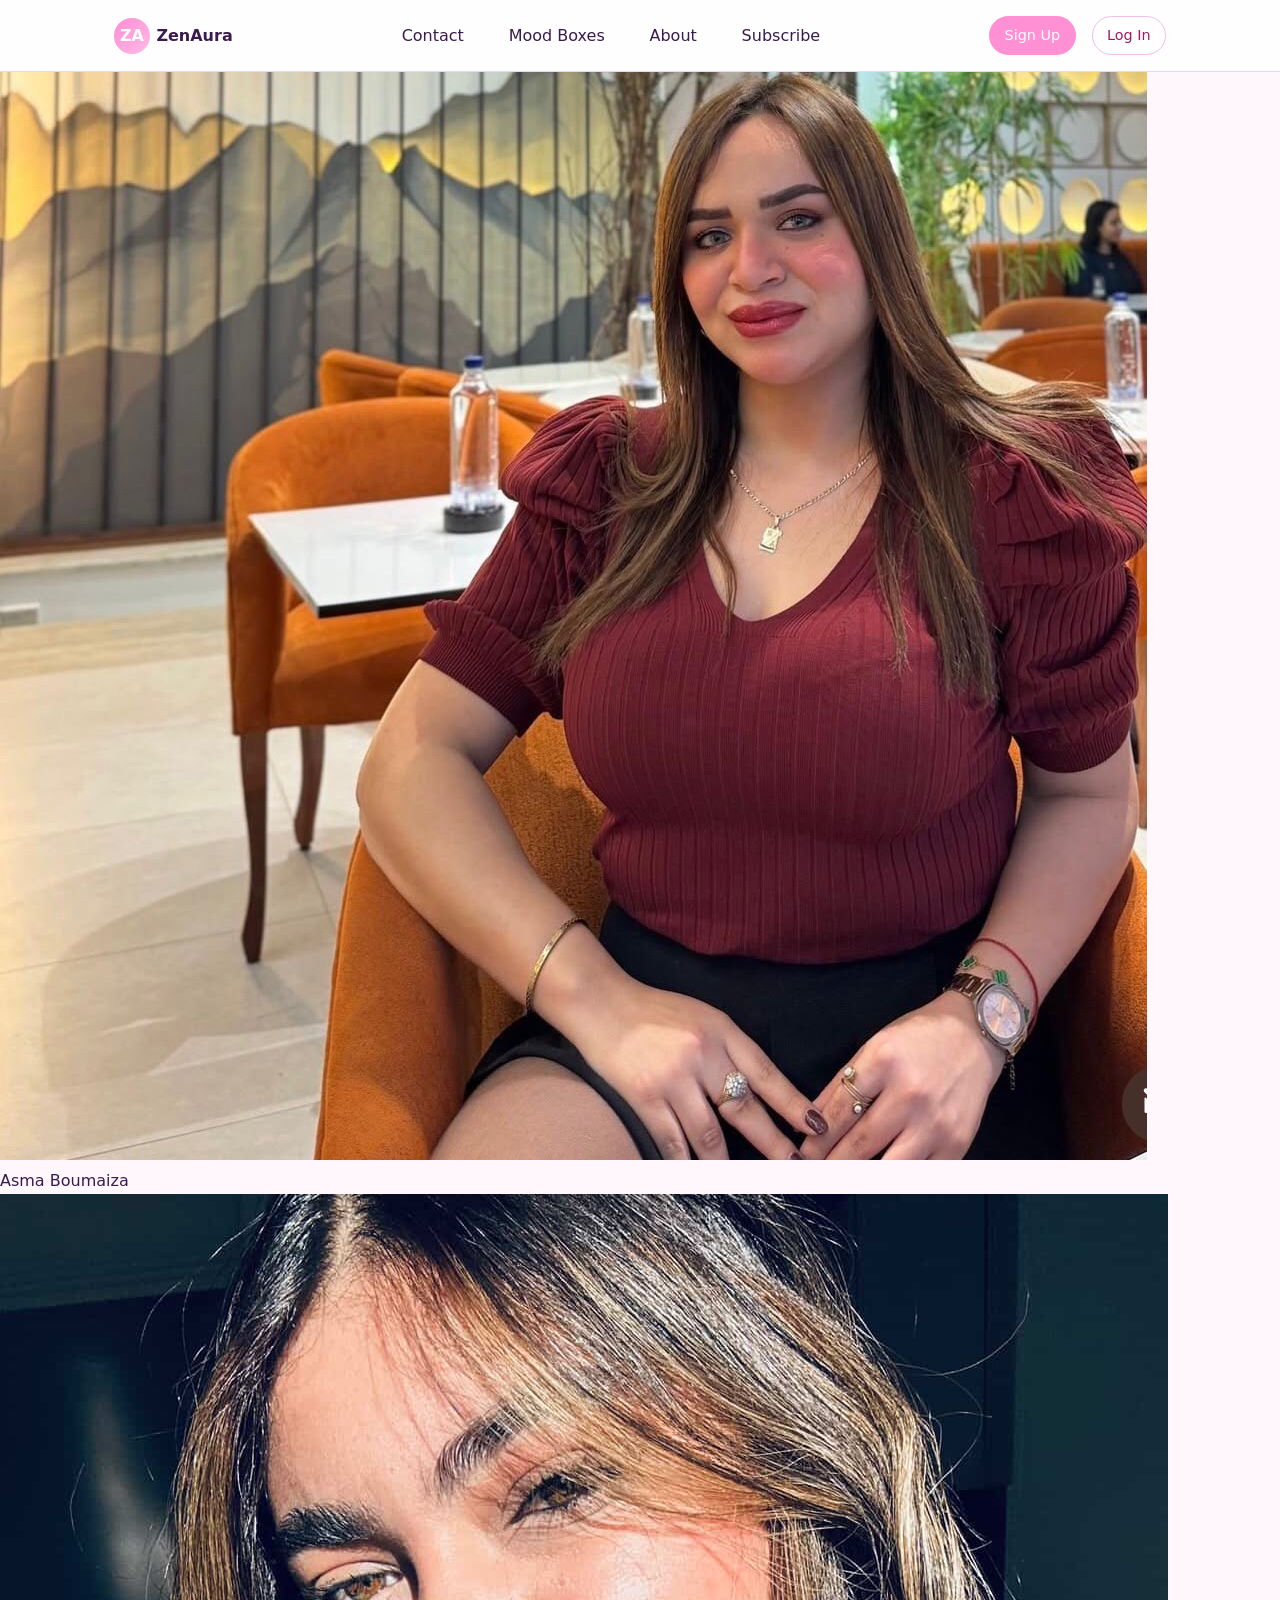
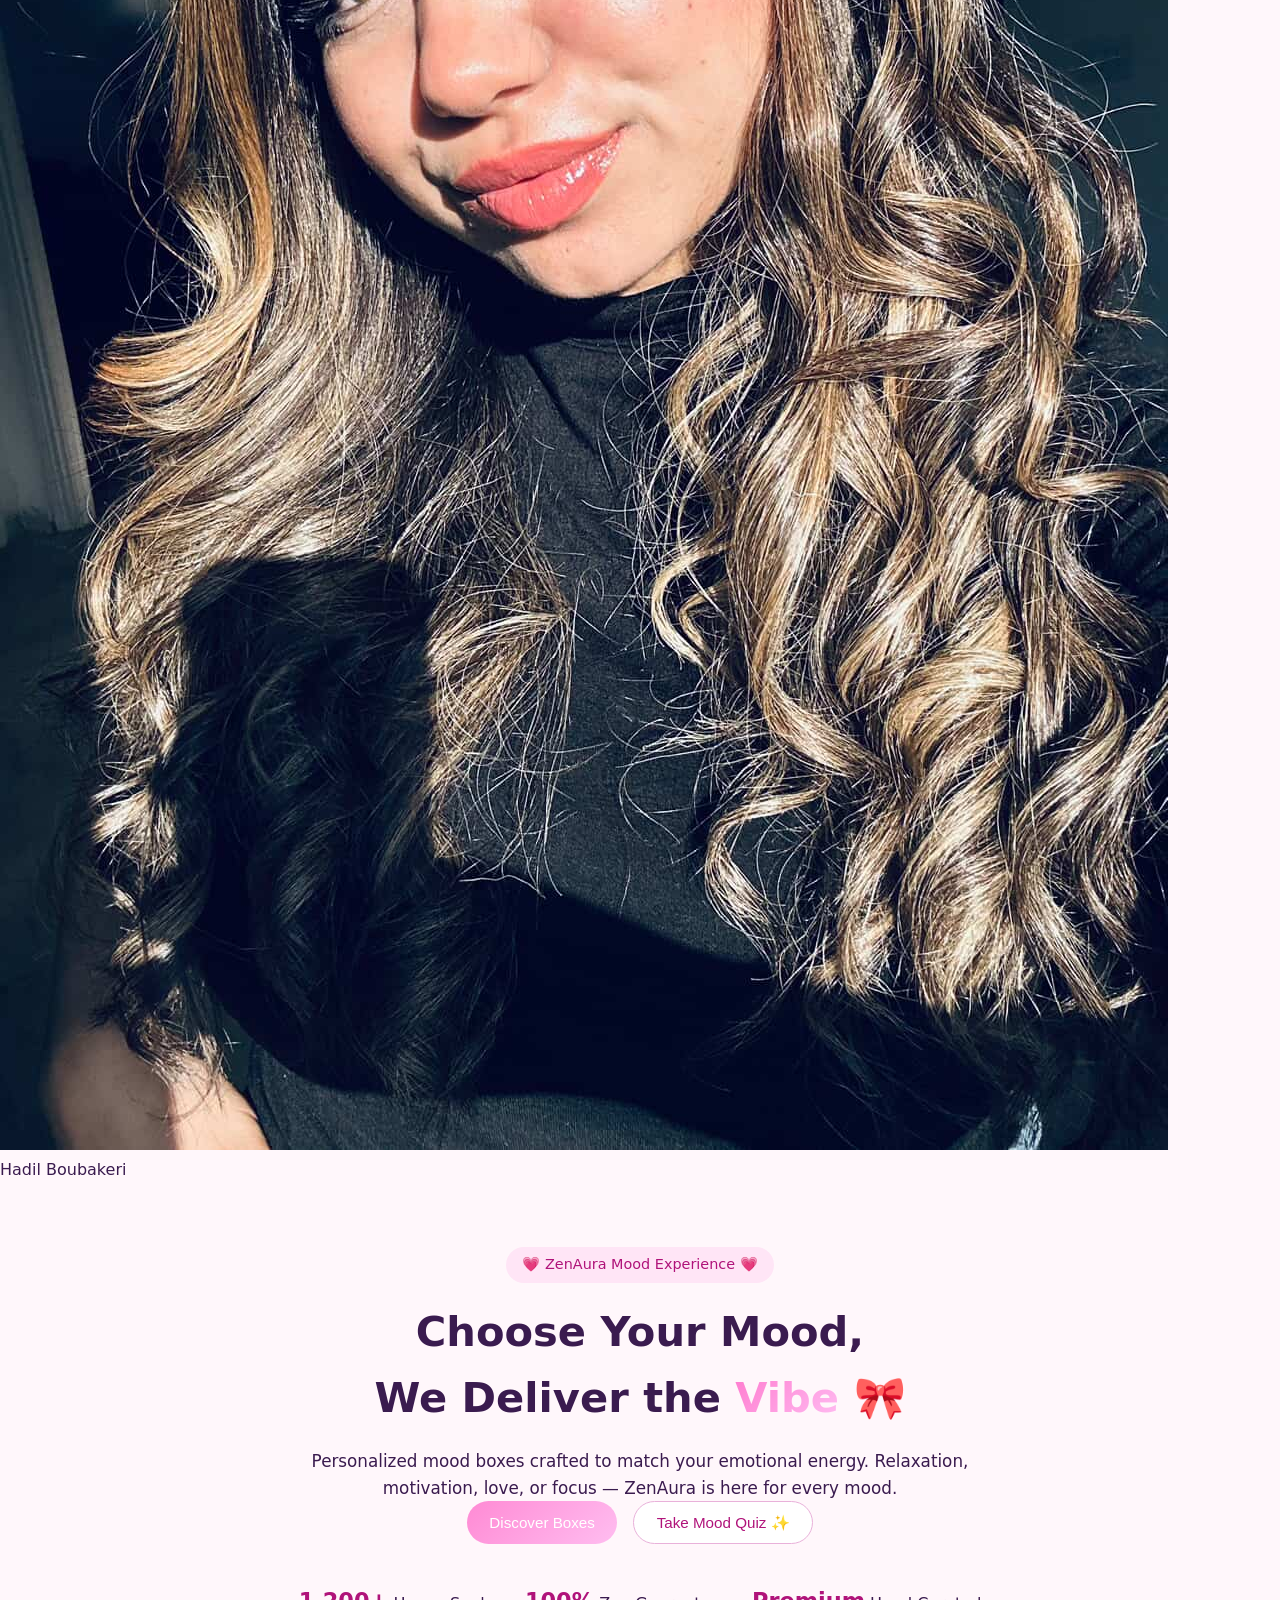
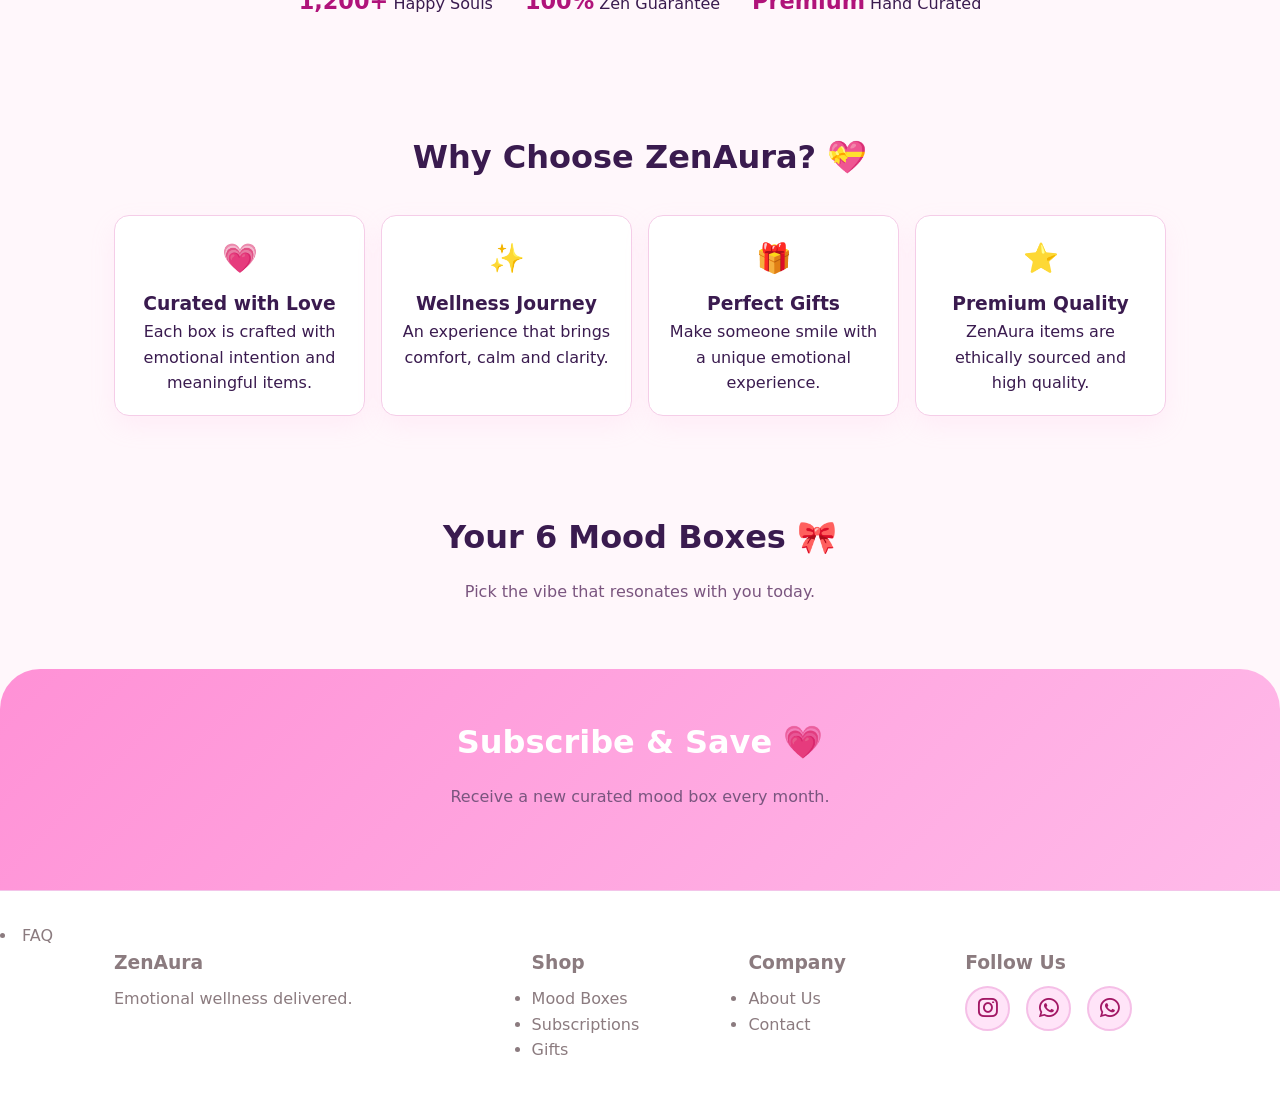
==== index.html @ da524998 "Ajout de deux images au site" ====
<!DOCTYPE html>
<html lang="en">
<head>
    <meta charset="UTF-8">
    <meta name="viewport" content="width=device-width, initial-scale=1.0">
    <title>ZenAura – Emotional Wellness</title>
    <link rel="stylesheet" href="css/styles.css">
    <link rel="stylesheet" href="https://cdnjs.cloudflare.com/ajax/libs/font-awesome/6.5.0/css/all.min.css">

</head>

<body>

    <!-- HEADER -->
    <header class="header sticky-header">
        <div class="container">
            <div class="header-content">

                <a href="index.html" class="logo">
                    <span class="logo-icon">ZA</span>
                    <span class="logo-text">ZenAura</span>
                </a>

                <nav class="nav">
                    <a href="contact.html" class="nav-link">Contact</a>
                    <a href="boxes.html" class="nav-link">Mood Boxes</a>
                    <a href="about.html" class="nav-link">About</a>
                    <a href="inscription.html" class="nav-link">Subscribe</a>
                </nav>

                <div class="header-actions">
                    <a href="inscription.html" class="btn-signup">Sign Up</a>
                    <a href="login.html" class="btn-login">Log In</a>
                </div>

            </div>
        </div>
         </header>
         <!-- Photos de présentation -->
<div class="photo-wrapper">

    <!-- Asma -->
    <div class="profile-box">
        <img src="asma.jpg" class="photo-small" alt="Asma Boumaiza">
        <p class="photo-name">Asma Boumaiza</p>
    </div>

    <!-- Hadil -->
    <div class="profile-box">
        <img src="hadil.jpg" class="photo-small" alt="Hadil Boubakeri">
        <p class="photo-name">Hadil Boubakeri</p>
    </div>

</div>


    <!-- HERO SECTION -->
    <section class="hero">
        <div class="container">
            <div class="hero-inner">

                <span class="hero-badge">💗 ZenAura Mood Experience 💗</span>

                <h1 class="hero-title">
                    Choose Your Mood,<br>We Deliver the <span class="gradient-text">Vibe</span> 🎀
                </h1>

                <p class="hero-desc">
                    Personalized mood boxes crafted to match your emotional energy.
                    Relaxation, motivation, love, or focus — ZenAura is here for every mood.
                </p>

                <div class="hero-buttons">
                    <button class="btn btn-primary" onclick="scrollToMoods()">Discover Boxes</button>
                    <button class="btn btn-outline">Take Mood Quiz ✨</button>
                </div>

                <div class="hero-stats">
                    <div class="stat">
                        <strong>1,200+</strong>
                        <span>Happy Souls</span>
                    </div>
                    <div class="stat">
                        <strong>100%</strong>
                        <span>Zen Guarantee</span>
                    </div>
                    <div class="stat">
                        <strong>Premium</strong>
                        <span>Hand Curated</span>
                    </div>
                </div>

            </div>
        </div>
    </section>



    <!-- WHY CHOOSE US -->
    <section class="why-choose">
        <div class="container">

            <h2 class="section-title">Why Choose ZenAura? 💝</h2>

            <div class="features-grid">

                <div class="feature-card">
                    <div class="feature-icon">💗</div>
                    <h3>Curated with Love</h3>
                    <p>Each box is crafted with emotional intention and meaningful items.</p>
                </div>

                <div class="feature-card">
                    <div class="feature-icon">✨</div>
                    <h3>Wellness Journey</h3>
                    <p>An experience that brings comfort, calm and clarity.</p>
                </div>

                <div class="feature-card">
                    <div class="feature-icon">🎁</div>
                    <h3>Perfect Gifts</h3>
                    <p>Make someone smile with a unique emotional experience.</p>
                </div>

                <div class="feature-card">
                    <div class="feature-icon">⭐</div>
                    <h3>Premium Quality</h3>
                    <p>ZenAura items are ethically sourced and high quality.</p>
                </div>

            </div>
        </div>
    </section>



    <!-- MOOD BOXES -->
    <section class="mood-section" id="moods">
        <div class="container">

            <h2 class="section-title">Your 6 Mood Boxes 🎀</h2>
            <p class="section-subtitle">Pick the vibe that resonates with you today.</p>

            <div class="moods-grid" id="moodsGrid"></div>

        </div>
    </section>



    <!-- SUBSCRIPTION SECTION -->
    <section class="subscribe-section" id="subscribe">
        <div class="container">

            <h2 class="section-title white">Subscribe & Save 💗</h2>
            <p class="section-subtitle white">Receive a new curated mood box every month.</p>

            <div class="pricing-grid" id="pricingGrid"></div>

        </div>
    </section>



    <!-- FOOTER -->
    <footer class="footer">
        <li><a href="faq.html">FAQ</a></li>
        <div class="container">

            <div class="footer-grid">

                <div class="footer-col">
                    <h3>ZenAura</h3>
                    <p>Emotional wellness delivered.</p>
                </div>

                <div class="footer-col">
                    <h3>Shop</h3>
                    <ul>
                        <li><a href="#moods">Mood Boxes</a></li>
                        <li><a href="#subscribe">Subscriptions</a></li>
                        <li><a href="#">Gifts</a></li>
                    </ul>
                </div>

                <div class="footer-col">
                    <h3>Company</h3>
                    <ul>
                        <li><a href="about.html">About Us</a></li>
                        <li><a href="contact.html">Contact</a></li>
                    </ul>
                </div>

                <div class="footer-col">
                    <h3>Follow Us</h3>
                    <div class="social-links">
  <a href="https://www.instagram.com/lyralux_787" target="_blank" class="social-icon">
    <i class="fa-brands fa-instagram"></i>
  </a>

  <a href="https://wa.me/21658797604" target="_blank" class="social-icon">
    <i class="fa-brands fa-whatsapp"></i>
  </a>

  <a href="https://wa.me/21622080734" target="_blank" class="social-icon">
    <i class="fa-brands fa-whatsapp"></i>
  </a>
</div>
</div>

            </div>

            <div class="footer-bottom">
                <p id="copyrightYear"></p>
            </div>

        </div>
    </footer>

    <script src="script.js"></script>
</body>
</html>
---- css/styles.css ----
/* ------------------------------
   RESET
------------------------------ */
* {
  margin: 0;
  padding: 0;
  box-sizing: border-box;
}

html,
body {
  min-height: 100%;
  margin: 0;
}

body {
  font-family: system-ui, sans-serif;
  background: #fff7fb;
  color: #3a1b4f;
  line-height: 1.6;
}

a {
  text-decoration: none;
  color: inherit;
}

.container {
  width: 100%;
  max-width: 1100px;
  margin: 0 auto;
  padding: 0 1.5rem;
}

/* ------------------------------
   HEADER
------------------------------ */
.header {
  background: #ffffffdd;
  border-bottom: 1px solid #f8d3ef;
  backdrop-filter: blur(10px);
  padding: 1rem 0;
}

.sticky-header {
  position: sticky;
  top: 0;
  z-index: 1000;
}

.header-content {
  display: flex;
  justify-content: space-between;
  align-items: center;
  gap: 1rem;
}

.logo {
  display: flex;
  align-items: center;
  gap: 0.4rem;
  font-weight: 700;
}

.logo-icon {
  background: linear-gradient(135deg, #ff8ad4, #ffbde6);
  width: 36px;
  height: 36px;
  border-radius: 50%;
  color: white;
  font-weight: bold;
  display: flex;
  align-items: center;
  justify-content: center;
}

.nav {
  display: flex;
  gap: 1.2rem;
}

.nav-link {
  font-size: 1rem;
  border-radius: 20px;
  padding: 0.4rem 0.8rem;
  transition: background 0.25s;
}

.nav-link:hover {
  background: #ffe4f6;
}

.header-actions {
  display: flex;
  align-items: center;
  gap: 1rem;
}

.btn-signup,
.btn-login {
  padding: 0.45rem 0.9rem;
  border-radius: 25px;
  font-size: 0.9rem;
  cursor: pointer;
  border: 1px solid transparent;
  transition: 0.25s;
}

.btn-signup {
  background: #ff90d4;
  color: white;
}

.btn-signup:hover {
  background: #ff7ccf;
}

.btn-login {
  background: white;
  border: 1px solid #f2bde6;
  color: #a21865;
}

.btn-login:hover {
  background: #ffe7f8;
}

/* Header icons */
.header-icon {
  position: relative;
  font-size: 1.5rem;
  color: #333;
  transition: color 0.3s;
}

.header-icon:hover {
  color: #ff6b6b;
}

#cart-count {
  position: absolute;
  top: -8px;
  right: -10px;
  background-color: #ff3b3b;
  color: white;
  font-size: 0.75rem;
  font-weight: bold;
  padding: 2px 6px;
  border-radius: 50%;
  display: inline-block;
  min-width: 18px;
  text-align: center;
}

.wish-icon .fa-heart.active {
  color: #ff6b6b;
}

/* ------------------------------
   HERO
------------------------------ */
.hero {
  padding: 4rem 0 3rem;
  text-align: center;
}

.hero-badge {
  display: inline-block;
  background: #ffe5f6;
  padding: 0.4rem 1rem;
  border-radius: 20px;
  font-size: 0.9rem;
  color: #b0137a;
  margin-bottom: 1rem;
}

.hero-title {
  font-size: 2.6rem;
  font-weight: 800;
  margin-bottom: 1rem;
}

.gradient-text {
  background: linear-gradient(135deg, #ff7ccf, #ffbdf2);
  -webkit-background-clip: text;
  -webkit-text-fill-color: transparent;
}

.hero-desc {
  max-width: 700px;
  margin: auto;
  font-size: 1.05rem;
}

.hero-buttons {
  display: flex;
  justify-content: center;
  gap: 1rem;
  margin-bottom: 2.5rem;
}

.btn-primary {
  padding: 0.7rem 1.4rem;
  border-radius: 25px;
  background: linear-gradient(135deg, #ff8ad4, #ffbdf0);
  border: none;
  color: white;
  font-size: 0.95rem;
  cursor: pointer;
}

.btn-primary:hover {
  filter: brightness(0.93);
}

.btn-outline {
  padding: 0.7rem 1.4rem;
  border-radius: 25px;
  border: 1px solid #e9b1da;
  background: white;
  color: #b0137a;
  font-size: 0.95rem;
  cursor: pointer;
}

.btn-outline:hover {
  background: #ffeaf7;
}

.hero-stats {
  display: flex;
  justify-content: center;
  gap: 2rem;
  margin-top: 2rem;
}

.stat {
  text-align: center;
  margin-bottom: 1rem;
}

.stat strong {
  font-size: 1.4rem;
  color: #b0137a;
}

/* ------------------------------
   ABOUT HERO
------------------------------ */
.about-hero {
  background: linear-gradient(180deg, rgba(255, 250, 253, 0.9) 0%, rgba(255, 244, 250, 0.6) 100%);
  padding: 4.5rem 0;
  display: flex;
  align-items: center;
  justify-content: center;
  text-align: center;
  border-radius: 16px;
  margin-bottom: 1.5rem;
}

.about-hero-content {
  max-width: 900px;
  padding: 0 1rem;
}

.about-hero h1 {
  font-size: 2.4rem;
  font-weight: 800;
  margin-bottom: 0.6rem;
  color: #4a1a4a;
}

.about-hero p {
  color: #6f4f6f;
  font-size: 1.05rem;
  margin: 0 auto;
  max-width: 720px;
}

/* ------------------------------
   ABOUT SECTION
------------------------------ */
.about-section {
  padding: 3rem 0;
}

.about-grid {
  display: grid;
  grid-template-columns: 1fr 420px;
  gap: 2rem;
  align-items: center;
}

.about-text h2 {
  font-size: 1.8rem;
  color: #3a1b4f;
  margin-bottom: 0.6rem;
}

.about-text p {
  color: #6a4b70;
  line-height: 1.7;
  margin-bottom: 0.9rem;
  font-size: 1rem;
}

.about-image {
  display: flex;
  justify-content: center;
  align-items: center;
}

.about-image img {
  width: 100%;
  max-width: 420px;
  height: auto;
  border-radius: 14px;
  object-fit: cover;
  box-shadow: 0 12px 30px rgba(122, 43, 106, 0.12);
  border: 6px solid rgba(255, 189, 230, 0.45);
  transition: transform 0.35s ease, box-shadow 0.35s ease;
}

.about-image img:hover {
  transform: translateY(-6px) scale(1.01);
  box-shadow: 0 20px 40px rgba(122, 43, 106, 0.18);
}

/* ------------------------------
   WHY CHOOSE US
------------------------------ */
.why-choose {
  padding: 3rem 0;
}

.section-title {
  text-align: center;
  font-size: 2rem;
  margin-bottom: 1rem;
}

.section-subtitle {
  text-align: center;
  margin-bottom: 2rem;
  color: #7a557f;
}

.features-grid {
  display: grid;
  grid-template-columns: repeat(4, 1fr);
  gap: 1rem;
  margin-top: 2rem;
}

.feature-card {
  background: white;
  padding: 1.2rem;
  border-radius: 15px;
  text-align: center;
  border: 1px solid #f5cde8;
  box-shadow: 0 10px 25px rgba(255, 180, 230, 0.15);
}

.feature-icon {
  font-size: 1.8rem;
  margin-bottom: 0.5rem;
}

/* ------------------------------
   VALUES SECTION
------------------------------ */
.values-section {
  padding: 2.5rem 0;
}

.values-cards {
  display: grid;
  grid-template-columns: repeat(3, 1fr);
  gap: 1rem;
  margin-top: 1.2rem;
}

.value-card {
  padding: 1.2rem;
  background: linear-gradient(180deg, #fff, #fff7fb);
  border-radius: 12px;
  border: 1px solid rgba(245, 205, 232, 0.7);
  text-align: center;
  box-shadow: 0 10px 25px rgba(255, 180, 230, 0.15);
  transition: transform 0.25s ease, box-shadow 0.25s ease;
}

.value-card:hover {
  transform: translateY(-6px);
  box-shadow: 0 12px 30px rgba(255, 150, 210, 0.12);
}

.value-card i {
  font-size: 1.6rem;
  color: #b0137a;
  margin-bottom: 0.6rem;
}

/* ------------------------------
   MOOD BOXES
------------------------------ */
.mood-section {
  padding: 3rem 0 2rem;
}

.moods-grid {
  display: grid;
  grid-template-columns: repeat(3, 1fr);
  gap: 1.2rem;
}

/* ------------------------------
   TEAM SECTION
------------------------------ */
.team-section {
  padding: 2.5rem 0;
}

.team-cards {
  display: grid;
  grid-template-columns: repeat(3, 1fr);
  gap: 1rem;
  margin-top: 1rem;
}

.team-card {
  background: white;
  border-radius: 12px;
  padding: 1rem;
  text-align: center;
  border: 1px solid #f5cde8;
  transition: transform 0.25s ease, box-shadow 0.25s ease;
}

.team-card:hover {
  transform: translateY(-6px);
  box-shadow: 0 14px 36px rgba(122, 43, 106, 0.12);
}

.team-card img {
  width: 120px;
  height: 120px;
  border-radius: 50%;
  object-fit: cover;
  margin: 0 auto 0.8rem;
  border: 4px solid #ffbde6;
  box-shadow: 0 8px 20px rgba(255, 120, 200, 0.12);
}

/* ------------------------------
   SUBSCRIBE SECTION
------------------------------ */
.subscribe-section {
  background: linear-gradient(135deg, #ff91d6, #ffbae9);
  padding: 3rem 0;
  text-align: center;
  color: white;
  border-radius: 40px 40px 0 0;
}

/* ------------------------------
   PRICING
------------------------------ */
.pricing-grid {
  margin-top: 2rem;
}

/* ------------------------------
   BOXES PAGE
------------------------------ */
.boxes-hero {
  padding: 48px 0 12px;
}

.boxes-hero h1 {
  font-size: 34px;
  margin: 0 0 6px;
  letter-spacing: -0.4px;
}

.boxes-hero p {
  color: #8b7b7f;
  margin: 0;
  font-size: 15px;
}

.boxes-wrapper {
  padding: 28px 0 80px;
  display: grid;
  gap: 22px;
}

.box-section {
  background: linear-gradient(180deg, rgba(234, 169, 187, 0.06), rgba(255, 255, 255, 0.5));
  border-radius: 14px;
  padding: 18px;
  box-shadow: 0 10px 30px rgba(18, 18, 18, 0.06);
  backdrop-filter: blur(6px);
  transition: transform 0.18s ease, box-shadow 0.18s ease;
}

.box-section:hover {
  transform: translateY(-4px);
  box-shadow: 0 18px 40px rgba(18, 18, 18, 0.08);
}

.box-header {
  display: flex;
  align-items: center;
  justify-content: space-between;
  gap: 12px;
  margin-bottom: 12px;
}

.box-title h2 {
  margin: 0;
  font-size: 20px;
}

.box-desc {
  margin: 0;
  color: #8b7b7f;
  font-size: 13px;
}

.cards-grid {
  display: grid;
  grid-template-columns: repeat(auto-fit, minmax(220px, 1fr));
  gap: 20px;
}

.card {
  background: #ffffff;
  border-radius: 12px;
  padding: 12px;
  display: flex;
  flex-direction: column;
  gap: 10px;
  box-shadow: 0 8px 22px rgba(18, 18, 18, 0.04);
  transition: transform 0.18s ease, box-shadow 0.18s ease;
  overflow: hidden;
}

.card:hover {
  transform: translateY(-6px);
  box-shadow: 0 20px 40px rgba(18, 18, 18, 0.08);
}

.card-img {
  height: 140px;
  border-radius: 10px;
  overflow: hidden;
  background: linear-gradient(180deg, #ffffff 0%, #f7eef0 100%);
  display: flex;
  align-items: center;
  justify-content: center;
}

.card-img img {
  width: 100%;
  height: 100%;
  object-fit: cover;
  display: block;
}

.card-body {
  display: flex;
  flex-direction: column;
  gap: 8px;
  min-height: 120px;
}

.card-title {
  font-size: 15px;
  margin: 0;
  font-weight: 700;
  color: #222222;
}

.card-desc {
  margin: 0;
  color: #8b7b7f;
  font-size: 13px;
  line-height: 1.35;
  flex: 1;
}

.card-footer {
  display: flex;
  align-items: center;
  justify-content: space-between;
  gap: 10px;
  margin-top: 15px;
}

.price {
  font-size: 1.1rem;
  font-weight: 700;
  color: #2f6f5f;
  background: linear-gradient(135deg, #e6f4ef, #f2faf7);
  padding: 8px 14px;
  border-radius: 20px;
  display: inline-block;
  box-shadow: 0 4px 10px rgba(0, 0, 0, 0.05);
  letter-spacing: 0.3px;
}

.card:hover .price {
  transform: scale(1.05);
  transition: transform 0.3s ease;
}

.actions {
  display: flex;
  gap: 8px;
  align-items: center;
}

.btn-order {
  background: linear-gradient(90deg, #eaa9bb, #ff9fb3);
  border: 0;
  color: #ffffff;
  padding: 8px 12px;
  border-radius: 10px;
  font-weight: 700;
  cursor: pointer;
  box-shadow: 0 6px 18px rgba(234, 169, 187, 0.18);
  transition: transform 0.12s ease, opacity 0.12s ease;
}

.btn-order:hover {
  transform: translateY(-2px);
  opacity: 0.98;
}

.btn-order:disabled {
  opacity: 0.7;
  cursor: default;
  transform: none;
}

.wish-btn {
  background: transparent;
  border: 0;
  color: #8b7b7f;
  font-size: 18px;
  cursor: pointer;
  padding: 6px;
  border-radius: 8px;
  transition: color 0.12s ease, transform 0.12s ease;
}

.wish-btn:hover {
  transform: scale(1.06);
  color: #e74c7e;
}

.wish-btn.active {
  color: #e74c7e;
}

/* ------------------------------
   INSCRIPTION
------------------------------ */
.signup-section {
  padding: 5rem 0;
  background: #fdf4fa;
}

.form-wrapper {
  max-width: 600px;
  margin: auto;
  background: #ffffff;
  padding: 3rem;
  border-radius: 25px;
  box-shadow: 0 12px 30px rgba(178, 123, 255, 0.2);
}

.signup-section .section-title {
  text-align: center;
  font-size: 2rem;
  margin-bottom: 0.5rem;
  color: #5a1b4f;
}

.signup-section .section-subtitle {
  text-align: center;
  font-size: 1rem;
  color: #7a2b6a;
  margin-bottom: 2rem;
}

form label {
  display: block;
  margin-bottom: 0.4rem;
  font-weight: 600;
  color: #5a1b4f;
}

form input[type="text"],
form input[type="email"],
form input[type="password"],
form input[type="tel"],
form input[type="date"],
form select,
form textarea {
  width: 100%;
  padding: 0.7rem 1.1rem;
  margin-bottom: 1.2rem;
  border-radius: 15px;
  border: 1px solid #e8c2f3;
  font-size: 0.95rem;
  outline: none;
  transition: 0.3s;
}

form input:focus,
form select:focus,
form textarea:focus {
  border-color: #b27bff;
  box-shadow: 0 0 12px rgba(178, 123, 255, 0.25);
}

form textarea {
  resize: vertical;
}

fieldset {
  border: 1px solid #f1c2f3;
  padding: 1.5rem 1.8rem;
  border-radius: 20px;
  margin-bottom: 1.8rem;
}

fieldset legend {
  font-weight: 700;
  color: #5a1b4f;
  padding: 0 0.5rem;
}

input[type="checkbox"],
input[type="radio"] {
  margin-right: 0.5rem;
}

.buttons {
  display: flex;
  justify-content: space-between;
  gap: 1rem;
  flex-wrap: wrap;
}

input[type="submit"],
input[type="reset"] {
  cursor: pointer;
  padding: 0.8rem 1.6rem;
  border-radius: 25px;
  font-weight: 600;
  font-size: 0.95rem;
  transition: 0.3s;
}

input[type="submit"] {
  background: linear-gradient(135deg, #b27bff, #eaa0ff);
  color: white;
  border: none;
}

input[type="submit"]:hover {
  filter: brightness(0.92);
}

input[type="reset"] {
  background: #fceef8;
  color: #a32b83;
  border: 1px solid #f1c2f2;
}

input[type="reset"]:hover {
  background: #f8d1f4;
}

.message-formulaire {
  margin-top: 1rem;
  font-weight: 600;
  text-align: center;
  color: #b13d91;
}

/* ------------------------------
   FOOTER
------------------------------ */
.footer {
  padding: 2rem 0 1rem;
  border-top: 1px solid #f3c5e9;
  background: #fff;
  color: #8b7b7f;
}

.footer-grid {
  display: grid;
  grid-template-columns: 2fr 1fr 1fr 1fr;
  gap: 1rem;
}

.footer-col h3 {
  margin-bottom: 0.5rem;
}

.footer-bottom {
  margin-top: 1rem;
  text-align: center;
  font-size: 0.85rem;
  color: #6a4b70;
}

.social-links {
  display: flex;
  gap: 1rem;
}

.social-icon {
  width: 45px;
  height: 45px;
  background: #ffe4f8;
  border-radius: 50%;
  display: flex;
  align-items: center;
  justify-content: center;
  color: #a21865;
  font-size: 1.4rem;
  border: 2px solid #f5bfe7;
  transition: 0.3s;
}

.social-icon:hover {
  background: #ffcdf3;
  transform: scale(1.05);
}

/* ------------------------------
   ACCESSIBILITE
------------------------------ */
a:focus,
button:focus,
.wish-btn:focus,
.btn-order:focus {
  outline: none;
  box-shadow: 0 0 0 4px rgba(234, 169, 187, 0.18);
  border-radius: 8px;
}

/* ------------------------------
   RESPONSIVE
------------------------------ */
@media (max-width: 1024px) {
  .features-grid,
  .moods-grid,
  .pricing-grid {
    grid-template-columns: repeat(2, 1fr);
  }

  .footer-grid {
    grid-template-columns: repeat(2, 1fr);
  }
}

@media (max-width: 900px) {
  .about-grid {
    grid-template-columns: 1fr;
    gap: 1.4rem;
  }

  .about-image img {
    max-width: 100%;
  }

  .values-cards {
    grid-template-columns: repeat(2, 1fr);
  }

  .team-cards {
    grid-template-columns: repeat(2, 1fr);
  }

  .boxes-hero h1 {
    font-size: 28px;
  }

  .card-img {
    height: 120px;
  }
}

@media (max-width: 700px) {
  .form-wrapper {
    padding: 2.5rem 1.5rem;
  }

  .hero-title {
    font-size: 2rem;
  }

  .hero-stats {
    flex-direction: column;
    gap: 1.5rem;
  }

  .buttons {
    flex-direction: column;
  }

  input[type="submit"],
  input[type="reset"] {
    width: 100%;
  }
}

@media (max-width: 650px) {
  .about-hero h1 {
    font-size: 1.8rem;
  }

  .about-hero {
    padding: 2.5rem 0;
  }

  .moods-grid,
  .pricing-grid {
    grid-template-columns: 1fr;
  }
}

@media (max-width: 520px) {
  .boxes-hero {
    padding-top: 28px;
  }

  .card-img {
    height: 110px;
  }

  .box-header {
    flex-direction: column;
    align-items: flex-start;
    gap: 8px;
  }
}

@media (max-width: 500px) {
  .values-cards,
  .team-cards {
    grid-template-columns: 1fr;
  }

  .about-image img {
    border-width: 4px;
  }
}

@media (max-width: 480px) {
  .nav {
    display: none;
  }
}
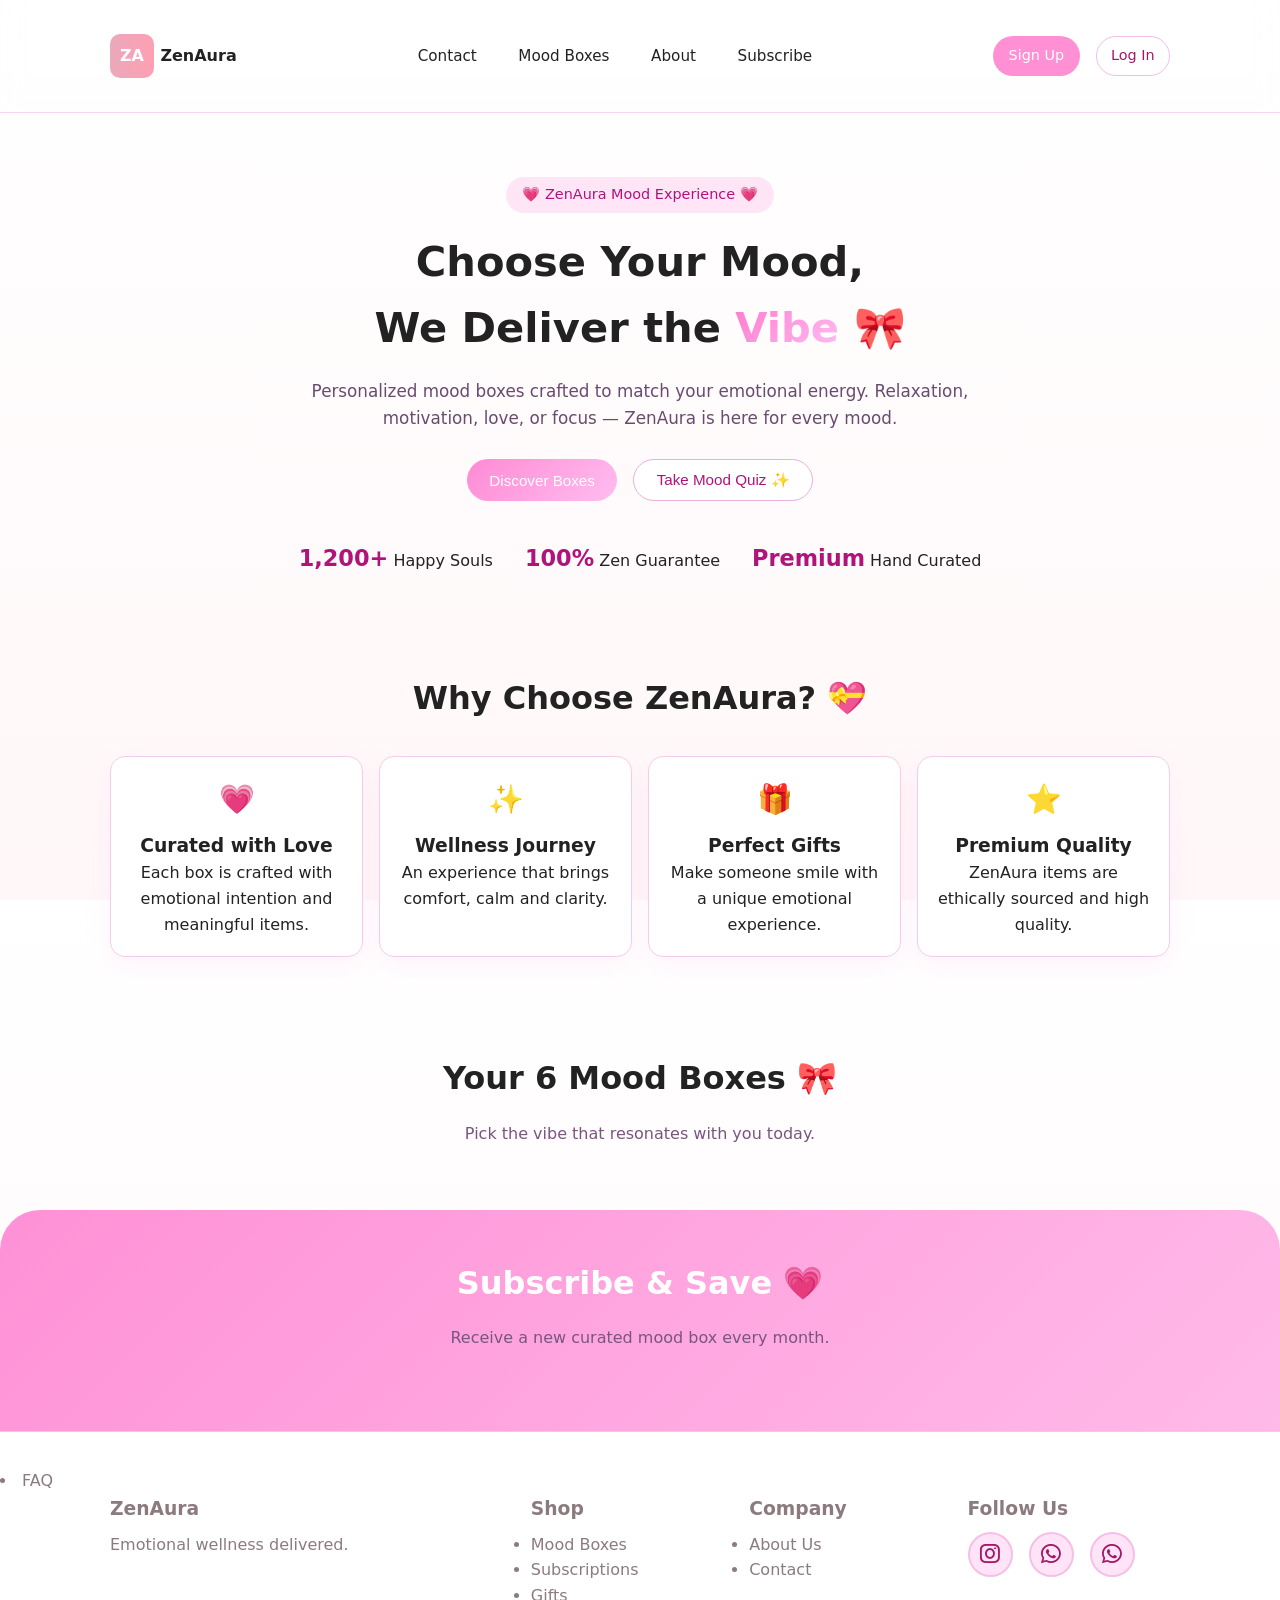
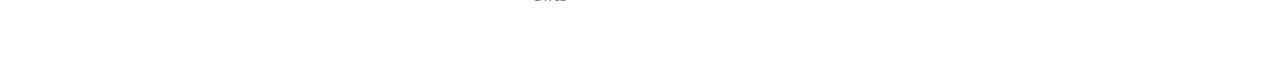
==== commit 8fe6a978: "Mise à jour README et index" ====
--- a/index.html
+++ b/index.html
@@ -37,23 +37,6 @@
         </div>
          </header>
          <!-- Photos de présentation -->
-<div class="photo-wrapper">
-
-    <!-- Asma -->
-    <div class="profile-box">
-        <img src="asma.jpg" class="photo-small" alt="Asma Boumaiza">
-        <p class="photo-name">Asma Boumaiza</p>
-    </div>
-
-    <!-- Hadil -->
-    <div class="profile-box">
-        <img src="hadil.jpg" class="photo-small" alt="Hadil Boubakeri">
-        <p class="photo-name">Hadil Boubakeri</p>
-    </div>
-
-</div>
-
-
     <!-- HERO SECTION -->
     <section class="hero">
         <div class="container">
--- a/css/styles.css
+++ b/css/styles.css
@@ -1,603 +1,860 @@
 /* ------------------------------
-   RESET
+   BASE STYLE
 ------------------------------ */
 * {
-  margin: 0;
-  padding: 0;
-  box-sizing: border-box;
-}
-
-html,
+    margin: 0;
+    padding: 0;
+    box-sizing: border-box;
+}
+
 body {
-  min-height: 100%;
-  margin: 0;
-}
-
-body {
-  font-family: system-ui, sans-serif;
-  background: #fff7fb;
-  color: #3a1b4f;
-  line-height: 1.6;
+    font-family: system-ui, sans-serif;
+    background: #fff7fb;
+    color: #3a1b4f;
+    line-height: 1.6;
 }
 
 a {
-  text-decoration: none;
-  color: inherit;
+    text-decoration: none;
+    color: inherit;
 }
 
 .container {
-  width: 100%;
-  max-width: 1100px;
-  margin: 0 auto;
-  padding: 0 1.5rem;
-}
+    width: 100%;
+    max-width: 1100px;
+    margin: auto;
+    padding: 0 1.5rem;
+}
+
 
 /* ------------------------------
    HEADER
 ------------------------------ */
 .header {
-  background: #ffffffdd;
-  border-bottom: 1px solid #f8d3ef;
-  backdrop-filter: blur(10px);
-  padding: 1rem 0;
+    background: #ffffffdd;
+    border-bottom: 1px solid #f8d3ef;
+    backdrop-filter: blur(10px);
 }
 
 .sticky-header {
-  position: sticky;
-  top: 0;
-  z-index: 1000;
+    position: sticky;
+    top: 0;
+    z-index: 1000;
 }
 
 .header-content {
-  display: flex;
-  justify-content: space-between;
-  align-items: center;
-  gap: 1rem;
+    display: flex;
+    justify-content: space-between;
+    align-items: center;
+    padding: 1rem 0;
 }
 
 .logo {
-  display: flex;
-  align-items: center;
-  gap: 0.4rem;
-  font-weight: 700;
+    display: flex;
+    align-items: center;
+    gap: 0.4rem;
+    font-weight: 700;
 }
 
 .logo-icon {
-  background: linear-gradient(135deg, #ff8ad4, #ffbde6);
-  width: 36px;
-  height: 36px;
-  border-radius: 50%;
-  color: white;
-  font-weight: bold;
-  display: flex;
-  align-items: center;
-  justify-content: center;
+    background: linear-gradient(135deg, #ff8ad4, #ffbde6);
+    width: 36px;
+    height: 36px;
+    border-radius: 50%;
+    color: white;
+    font-weight: bold;
+    display: flex;
+    align-items: center;
+    justify-content: center;
 }
 
 .nav {
-  display: flex;
-  gap: 1.2rem;
+    display: flex;
+    gap: 1.2rem;
 }
 
 .nav-link {
-  font-size: 1rem;
-  border-radius: 20px;
-  padding: 0.4rem 0.8rem;
-  transition: background 0.25s;
+    font-size: 0.95rem;
+    border-radius: 20px;
+    padding: 0.3rem 0.7rem;
+    transition: background 0.25s;
 }
 
 .nav-link:hover {
-  background: #ffe4f6;
+    background: #ffe4f6;
 }
 
 .header-actions {
-  display: flex;
-  align-items: center;
-  gap: 1rem;
+    display: flex;
+    gap: 0.5rem;
 }
 
 .btn-signup,
 .btn-login {
-  padding: 0.45rem 0.9rem;
-  border-radius: 25px;
-  font-size: 0.9rem;
-  cursor: pointer;
-  border: 1px solid transparent;
-  transition: 0.25s;
+    padding: 0.45rem 0.9rem;
+    border-radius: 25px;
+    font-size: 0.9rem;
+    cursor: pointer;
+    border: 1px solid transparent;
+    transition: 0.25s;
 }
 
 .btn-signup {
-  background: #ff90d4;
-  color: white;
+    background: #ff90d4;
+    color: white;
 }
 
 .btn-signup:hover {
-  background: #ff7ccf;
+    background: #ff7ccf;
 }
 
 .btn-login {
-  background: white;
-  border: 1px solid #f2bde6;
-  color: #a21865;
+    background: white;
+    border: 1px solid #f2bde6;
+    color: #a21865;
 }
 
 .btn-login:hover {
-  background: #ffe7f8;
-}
-
-/* Header icons */
-.header-icon {
-  position: relative;
-  font-size: 1.5rem;
-  color: #333;
-  transition: color 0.3s;
-}
-
-.header-icon:hover {
-  color: #ff6b6b;
-}
-
-#cart-count {
-  position: absolute;
-  top: -8px;
-  right: -10px;
-  background-color: #ff3b3b;
-  color: white;
-  font-size: 0.75rem;
-  font-weight: bold;
-  padding: 2px 6px;
-  border-radius: 50%;
-  display: inline-block;
-  min-width: 18px;
-  text-align: center;
-}
-
-.wish-icon .fa-heart.active {
-  color: #ff6b6b;
-}
+    background: #ffe7f8;
+}
+
 
 /* ------------------------------
-   HERO
+   HERO SECTION
 ------------------------------ */
 .hero {
-  padding: 4rem 0 3rem;
-  text-align: center;
+    padding: 4rem 0 3rem;
+    text-align: center;
 }
 
 .hero-badge {
-  display: inline-block;
-  background: #ffe5f6;
-  padding: 0.4rem 1rem;
-  border-radius: 20px;
-  font-size: 0.9rem;
-  color: #b0137a;
-  margin-bottom: 1rem;
+    display: inline-block;
+    background: #ffe5f6;
+    padding: 0.4rem 1rem;
+    border-radius: 20px;
+    font-size: 0.9rem;
+    color: #b0137a;
+    margin-bottom: 1rem;
 }
 
 .hero-title {
-  font-size: 2.6rem;
-  font-weight: 800;
-  margin-bottom: 1rem;
+    font-size: 2.6rem;
+    font-weight: 800;
+    margin-bottom: 1rem;
 }
 
 .gradient-text {
-  background: linear-gradient(135deg, #ff7ccf, #ffbdf2);
-  -webkit-background-clip: text;
-  -webkit-text-fill-color: transparent;
+    background: linear-gradient(135deg, #ff7ccf, #ffbdf2);
+    -webkit-background-clip: text;
+    -webkit-text-fill-color: transparent;
 }
 
 .hero-desc {
-  max-width: 700px;
-  margin: auto;
-  font-size: 1.05rem;
+    max-width: 700px;
+    margin: auto;
+    font-size: 1.05rem;
+    color: #6a4b70;
+    margin-bottom: 1.7rem;
 }
 
 .hero-buttons {
-  display: flex;
-  justify-content: center;
-  gap: 1rem;
-  margin-bottom: 2.5rem;
+    display: flex;
+    justify-content: center;
+    gap: 1rem;
+    margin-bottom: 2.5rem;
 }
 
 .btn-primary {
-  padding: 0.7rem 1.4rem;
-  border-radius: 25px;
-  background: linear-gradient(135deg, #ff8ad4, #ffbdf0);
-  border: none;
-  color: white;
-  font-size: 0.95rem;
-  cursor: pointer;
+    padding: 0.7rem 1.4rem;
+    border-radius: 25px;
+    background: linear-gradient(135deg, #ff8ad4, #ffbdf0);
+    border: none;
+    color: white;
+    font-size: 0.95rem;
+    cursor: pointer;
 }
 
 .btn-primary:hover {
-  filter: brightness(0.93);
+    filter: brightness(0.93);
 }
 
 .btn-outline {
-  padding: 0.7rem 1.4rem;
-  border-radius: 25px;
-  border: 1px solid #e9b1da;
-  background: white;
-  color: #b0137a;
-  font-size: 0.95rem;
-  cursor: pointer;
+    padding: 0.7rem 1.4rem;
+    border-radius: 25px;
+    border: 1px solid #e9b1da;
+    background: white;
+    color: #b0137a;
+    font-size: 0.95rem;
+    cursor: pointer;
 }
 
 .btn-outline:hover {
-  background: #ffeaf7;
+    background: #ffeaf7;
 }
 
 .hero-stats {
-  display: flex;
-  justify-content: center;
-  gap: 2rem;
-  margin-top: 2rem;
+    display: flex;
+    justify-content: center;
+    gap: 2rem;
+    margin-top: 2rem;
 }
 
 .stat {
-  text-align: center;
-  margin-bottom: 1rem;
+    text-align: center;
 }
 
 .stat strong {
-  font-size: 1.4rem;
-  color: #b0137a;
-}
-
+    font-size: 1.4rem;
+    color: #b0137a;
+}
+
+
+/* ------------------------------
+   WHY CHOOSE US
+------------------------------ */
+.why-choose {
+    padding: 3rem 0;
+}
+
+.section-title {
+    text-align: center;
+    font-size: 2rem;
+    margin-bottom: 1rem;
+}
+
+.features-grid {
+    display: grid;
+    grid-template-columns: repeat(4, 1fr);
+    gap: 1rem;
+    margin-top: 2rem;
+}
+
+.feature-card {
+    background: white;
+    padding: 1.2rem;
+    border-radius: 15px;
+    text-align: center;
+    border: 1px solid #f5cde8;
+    box-shadow: 0 10px 25px rgba(255, 180, 230, 0.15);
+}
+
+.feature-icon {
+    font-size: 1.8rem;
+    margin-bottom: 0.5rem;
+}
+
+
+/* ------------------------------
+   MOOD BOXES
+------------------------------ */
+.mood-section {
+    padding: 3rem 0 2rem;
+}
+
+.section-subtitle {
+    text-align: center;
+    margin-bottom: 2rem;
+    color: #7a557f;
+}
+
+.moods-grid {
+    display: grid;
+    grid-template-columns: repeat(3, 1fr);
+    gap: 1.2rem;
+}
+
+
+/* ------------------------------
+   SUBSCRIBE SECTION
+------------------------------ */
+.subscribe-section {
+    background: linear-gradient(135deg, #ff91d6, #ffbae9);
+    padding: 3rem 0;
+    text-align: center;
+    color: white;
+    border-radius: 40px 40px 0 0;
+}
+
+.pricing-grid {
+    margin-top: 2rem;
+    display: grid;
+    grid-template-columns: repeat(3, 1fr);
+    gap: 1.2rem;
+}
+
+
+/* ------------------------------
+   FOOTER
+------------------------------ */
+.footer {
+    padding: 2rem 0 1rem;
+    border-top: 1px solid #f3c5e9;
+    background: #fff;
+}
+
+.footer-grid {
+    display: grid;
+    grid-template-columns: 2fr 1fr 1fr 1fr;
+    gap: 1rem;
+}
+
+.footer-col h3 {
+    margin-bottom: 0.5rem;
+}
+
+.social-links {
+    display: flex;
+    gap: 0.4rem;
+}
+
+.social-icon {
+    width: 28px;
+    height: 28px;
+    border: 1px solid #f5bfe7;
+    display: flex;
+    justify-content: center;
+    align-items: center;
+    border-radius: 50%;
+}
+
+.social-icon:hover {
+    background: #ffe4f8;
+}
+
+.footer-bottom {
+    margin-top: 1rem;
+    text-align: center;
+    font-size: 0.85rem;
+    color: #6a4b70;
+}
+
+
+/* 
+@media (max-width: 900px) {
+    .features-grid {
+        grid-template-columns: repeat(2, 1fr);
+    }
+
+    .moods-grid,
+    .pricing-grid {
+        grid-template-columns: repeat(2, 1fr);
+    }
+
+    .footer-grid {
+        grid-template-columns: repeat(2, 1fr);
+    }
+}
+
+@media (max-width: 650px) {
+    .moods-grid,
+    .pricing-grid {
+        grid-template-columns: 1fr;
+    }
+
+    .hero-title {
+        font-size: 2rem;
+    }
+
+    .hero-stats {
+        flex-direction: column;
+        gap: 1rem;
+    }
+}
+.photos-container {
+    display: flex;
+    justify-content: space-evenly;
+    padding: 20px;
+}
+/* Conteneur des deux photos */
+.photo-wrapper {
+    display: flex;
+    justify-content: space-between;
+    align-items: center;
+    padding: 30px 80px;
+    margin-top: 20px;
+}
+
+/* Boîte qui contient photo + nom */
+.profile-box {
+    text-align: center;
+}
+
+/* Photos rondes */
+.photo-small {
+    width: 120px;
+    height: 120px;
+    border-radius: 50%;
+    border: 4px solid #ffbde6;
+    object-fit: cover;
+    transition: 0.3s ease;
+    box-shadow: 0 0 20px rgba(255, 120, 200, 0.3);
+}
+
+/* Effet de zoom clic */
+.photo-small:hover {
+    transform: scale(1.08);
+}
+
+/* Nom sous les photos */
+.photo-name {
+    margin-top: 10px;
+    font-size: 14px;
+    font-weight: 600;
+    color: #7a2b6a;
+}
+
+/* Effet lors du clic (agrandissement) */
+.photo-small:active {
+    transform: scale(1.25);
+}
+.social-links {
+    display: flex;
+    gap: 1rem;
+}
+
+.social-icon {
+    width: 45px;
+    height: 45px;
+    background: #ffe4f8;
+    border-radius: 50%;
+    display: flex;
+    align-items: center;
+    justify-content: center;
+    color: #a21865;
+    font-size: 1.4rem;
+    border: 2px solid #f5bfe7;
+    transition: 0.3s;
+}
+
+.social-icon:hover {
+    background: #ffcdf3;
+}
 /* ------------------------------
    ABOUT HERO
 ------------------------------ */
 .about-hero {
-  background: linear-gradient(180deg, rgba(255, 250, 253, 0.9) 0%, rgba(255, 244, 250, 0.6) 100%);
-  padding: 4.5rem 0;
-  display: flex;
-  align-items: center;
-  justify-content: center;
-  text-align: center;
-  border-radius: 16px;
-  margin-bottom: 1.5rem;
-}
-
-.about-hero-content {
-  max-width: 900px;
-  padding: 0 1rem;
-}
-
-.about-hero h1 {
-  font-size: 2.4rem;
-  font-weight: 800;
-  margin-bottom: 0.6rem;
-  color: #4a1a4a;
-}
-
-.about-hero p {
-  color: #6f4f6f;
-  font-size: 1.05rem;
-  margin: 0 auto;
-  max-width: 720px;
-}
-
-/* ------------------------------
-   ABOUT SECTION
------------------------------- */
-.about-section {
-  padding: 3rem 0;
-}
-
-.about-grid {
-  display: grid;
-  grid-template-columns: 1fr 420px;
-  gap: 2rem;
-  align-items: center;
-}
-
-.about-text h2 {
-  font-size: 1.8rem;
-  color: #3a1b4f;
-  margin-bottom: 0.6rem;
-}
-
-.about-text p {
-  color: #6a4b70;
-  line-height: 1.7;
-  margin-bottom: 0.9rem;
-  font-size: 1rem;
-}
-
-.about-image {
-  display: flex;
-  justify-content: center;
-  align-items: center;
-}
-
-.about-image img {
-  width: 100%;
-  max-width: 420px;
-  height: auto;
-  border-radius: 14px;
-  object-fit: cover;
-  box-shadow: 0 12px 30px rgba(122, 43, 106, 0.12);
-  border: 6px solid rgba(255, 189, 230, 0.45);
-  transition: transform 0.35s ease, box-shadow 0.35s ease;
-}
-
-.about-image img:hover {
-  transform: translateY(-6px) scale(1.01);
-  box-shadow: 0 20px 40px rgba(122, 43, 106, 0.18);
-}
-
-/* ------------------------------
-   WHY CHOOSE US
------------------------------- */
-.why-choose {
-  padding: 3rem 0;
-}
-
-.section-title {
-  text-align: center;
-  font-size: 2rem;
-  margin-bottom: 1rem;
-}
-
-.section-subtitle {
-  text-align: center;
-  margin-bottom: 2rem;
-  color: #7a557f;
-}
-
-.features-grid {
-  display: grid;
-  grid-template-columns: repeat(4, 1fr);
-  gap: 1rem;
-  margin-top: 2rem;
-}
-
-.feature-card {
-  background: white;
-  padding: 1.2rem;
-  border-radius: 15px;
-  text-align: center;
-  border: 1px solid #f5cde8;
-  box-shadow: 0 10px 25px rgba(255, 180, 230, 0.15);
-}
-
-.feature-icon {
-  font-size: 1.8rem;
-  margin-bottom: 0.5rem;
-}
-
-/* ------------------------------
-   VALUES SECTION
------------------------------- */
-.values-section {
-  padding: 2.5rem 0;
-}
-
-.values-cards {
-  display: grid;
-  grid-template-columns: repeat(3, 1fr);
-  gap: 1rem;
-  margin-top: 1.2rem;
-}
-
-.value-card {
-  padding: 1.2rem;
-  background: linear-gradient(180deg, #fff, #fff7fb);
-  border-radius: 12px;
-  border: 1px solid rgba(245, 205, 232, 0.7);
-  text-align: center;
-  box-shadow: 0 10px 25px rgba(255, 180, 230, 0.15);
-  transition: transform 0.25s ease, box-shadow 0.25s ease;
-}
-
-.value-card:hover {
-  transform: translateY(-6px);
-  box-shadow: 0 12px 30px rgba(255, 150, 210, 0.12);
-}
-
-.value-card i {
-  font-size: 1.6rem;
-  color: #b0137a;
-  margin-bottom: 0.6rem;
-}
-
-/* ------------------------------
-   MOOD BOXES
------------------------------- */
-.mood-section {
-  padding: 3rem 0 2rem;
-}
-
-.moods-grid {
-  display: grid;
-  grid-template-columns: repeat(3, 1fr);
-  gap: 1.2rem;
-}
-
-/* ------------------------------
-   TEAM SECTION
------------------------------- */
-.team-section {
-  padding: 2.5rem 0;
-}
-
-.team-cards {
-  display: grid;
-  grid-template-columns: repeat(3, 1fr);
-  gap: 1rem;
-  margin-top: 1rem;
-}
-
-.team-card {
-  background: white;
-  border-radius: 12px;
-  padding: 1rem;
-  text-align: center;
-  border: 1px solid #f5cde8;
-  transition: transform 0.25s ease, box-shadow 0.25s ease;
-}
-
-.team-card:hover {
-  transform: translateY(-6px);
-  box-shadow: 0 14px 36px rgba(122, 43, 106, 0.12);
-}
-
-.team-card img {
-  width: 120px;
-  height: 120px;
-  border-radius: 50%;
-  object-fit: cover;
-  margin: 0 auto 0.8rem;
-  border: 4px solid #ffbde6;
-  box-shadow: 0 8px 20px rgba(255, 120, 200, 0.12);
-}
-
-/* ------------------------------
-   SUBSCRIBE SECTION
------------------------------- */
-.subscribe-section {
-  background: linear-gradient(135deg, #ff91d6, #ffbae9);
-  padding: 3rem 0;
-  text-align: center;
-  color: white;
-  border-radius: 40px 40px 0 0;
-}
-
-/* ------------------------------
-   PRICING
------------------------------- */
-.pricing-grid {
-  margin-top: 2rem;
-}
-
-/* ------------------------------
-   BOXES PAGE
------------------------------- */
-.boxes-hero {
-  padding: 48px 0 12px;
-}
-
-.boxes-hero h1 {
-  font-size: 34px;
-  margin: 0 0 6px;
-  letter-spacing: -0.4px;
-}
-
-.boxes-hero p {
-  color: #8b7b7f;
-  margin: 0;
-  font-size: 15px;
-}
-
-.boxes-wrapper {
-  padding: 28px 0 80px;
-  display: grid;
-  gap: 22px;
-}
-
-.box-section {
-  background: linear-gradient(180deg, rgba(234, 169, 187, 0.06), rgba(255, 255, 255, 0.5));
-  border-radius: 14px;
-  padding: 18px;
-  box-shadow: 0 10px 30px rgba(18, 18, 18, 0.06);
-  backdrop-filter: blur(6px);
-  transition: transform 0.18s ease, box-shadow 0.18s ease;
-}
-
-.box-section:hover {
-  transform: translateY(-4px);
-  box-shadow: 0 18px 40px rgba(18, 18, 18, 0.08);
-}
-
-.box-header {
-  display: flex;
-  align-items: center;
-  justify-content: space-between;
-  gap: 12px;
-  margin-bottom: 12px;
-}
-
-.box-title h2 {
-  margin: 0;
-  font-size: 20px;
-}
-
-.box-desc {
-  margin: 0;
-  color: #8b7b7f;
-  font-size: 13px;
-}
-
-.cards-grid {
-  display: grid;
-  grid-template-columns: repeat(auto-fit, minmax(220px, 1fr));
-  gap: 20px;
-}
-
-.card {
-  background: #ffffff;
-  border-radius: 12px;
-  padding: 12px;
-  display: flex;
-  flex-direction: column;
-  gap: 10px;
-  box-shadow: 0 8px 22px rgba(18, 18, 18, 0.04);
-  transition: transform 0.18s ease, box-shadow 0.18s ease;
-  overflow: hidden;
-}
-
-.card:hover {
-  transform: translateY(-6px);
-  box-shadow: 0 20px 40px rgba(18, 18, 18, 0.08);
-}
-
-.card-img {
-  height: 140px;
-  border-radius: 10px;
-  overflow: hidden;
-  background: linear-gradient(180deg, #ffffff 0%, #f7eef0 100%);
-  display: flex;
-  align-items: center;
-  justify-content: center;
-}
-
-.card-img img {
-  width: 100%;
-  height: 100%;
-  object-fit: cover;
-  display: block;
-}
-
-.card-body {
-  display: flex;
-  flex-direction: column;
-  gap: 8px;
-  min-height: 120px;
-}
-
-.card-title {
-  font-size: 15px;
-  margin: 0;
-  font-weight: 700;
-  color: #222222;
-}
-
-.card-desc {
-  margin: 0;
-  color: #8b7b7f;
-  font-size: 13px;
-  line-height: 1.35;
-  flex: 1;
-}
-
-.card-footer {
-  display: flex;
-  align-items: center;
-  justify-content: space-between;
-  gap: 10px;
-  margin-top: 15px;
-}
-
+    background: linear-gradient(180deg, rgba(255,250,253,0.9) 0%, rgba(255,244,250,0.6) 100%);
+    padding: 4.5rem 0;
+    display: flex;
+    align-items: center;
+    justify-content: center;
+    text-align: center;
+    border-radius: 16px;
+    margin-bottom: 1.5rem;
+  }
+  
+  .about-hero-content {
+    max-width: 900px;
+    padding: 0 1rem;
+  }
+  
+  .about-hero h1 {
+    font-size: 2.4rem;
+    font-weight: 800;
+    margin-bottom: 0.6rem;
+    color: #4a1a4a;
+  }
+  
+  .about-hero p {
+    color: #6f4f6f;
+    font-size: 1.05rem;
+    margin: 0 auto;
+    max-width: 720px;
+  }
+  
+  /* ------------------------------
+     ABOUT STORY GRID
+  ------------------------------ */
+  .about-section {
+    padding: 3rem 0;
+  }
+  
+  .about-grid {
+    display: grid;
+    grid-template-columns: 1fr 420px;
+    gap: 2rem;
+    align-items: center;
+    align-content: center;
+  }
+  
+  /* Texte */
+  .about-text h2 {
+    font-size: 1.8rem;
+    color: #3a1b4f;
+    margin-bottom: 0.6rem;
+  }
+  
+  .about-text p {
+    color: #6a4b70;
+    line-height: 1.7;
+    margin-bottom: 0.9rem;
+    font-size: 1rem;
+  }
+  
+  /* Image */
+  .about-image {
+    display: flex;
+    justify-content: center;
+    align-items: center;
+  }
+  
+  .about-image img {
+    width: 100%;
+    max-width: 420px;
+    height: auto;
+    border-radius: 14px;
+    object-fit: cover;
+    box-shadow: 0 12px 30px rgba(122, 43, 106, 0.12);
+    border: 6px solid rgba(255, 189, 230, 0.45);
+    transition: transform 0.35s ease, box-shadow 0.35s ease;
+  }
+  
+  /* léger effet au survol */
+  .about-image img:hover {
+    transform: translateY(-6px) scale(1.01);
+    box-shadow: 0 20px 40px rgba(122, 43, 106, 0.18);
+  }
+  
+  /* ------------------------------
+     VALUES CARDS ADJUSTMENTS
+  ------------------------------ */
+  .values-section {
+    padding: 2.5rem 0;
+  }
+  
+  .values-cards {
+    display: grid;
+    grid-template-columns: repeat(3, 1fr);
+    gap: 1rem;
+    margin-top: 1.2rem;
+  }
+  
+  .value-card {
+    padding: 1.2rem;
+    background: linear-gradient(180deg, #fff, #fff7fb);
+    border-radius: 12px;
+    border: 1px solid rgba(245, 205, 232, 0.7);
+    text-align: center;
+    transition: transform 0.25s ease, box-shadow 0.25s ease;
+  }
+  
+  .value-card:hover {
+    transform: translateY(-6px);
+    box-shadow: 0 12px 30px rgba(255, 150, 210, 0.12);
+  }
+  
+  .value-card i {
+    font-size: 1.6rem;
+    color: #b0137a;
+    margin-bottom: 0.6rem;
+  }
+  
+  /* ------------------------------
+     TEAM SECTION TWEAKS
+  ------------------------------ */
+  .team-section {
+    padding: 2.5rem 0;
+  }
+  
+  .team-cards {
+    display: grid;
+    grid-template-columns: repeat(3, 1fr);
+    gap: 1rem;
+    margin-top: 1rem;
+  }
+  
+  .team-card {
+    background: white;
+    border-radius: 12px;
+    padding: 1rem;
+    text-align: center;
+    border: 1px solid #f5cde8;
+    transition: transform 0.25s ease, box-shadow 0.25s ease;
+  }
+  
+  .team-card img {
+    width: 120px;
+    height: 120px;
+    border-radius: 50%;
+    object-fit: cover;
+    margin: 0 auto 0.8rem;
+    border: 4px solid #ffbde6;
+    box-shadow: 0 8px 20px rgba(255, 120, 200, 0.12);
+  }
+  
+  .team-card:hover {
+    transform: translateY(-6px);
+    box-shadow: 0 14px 36px rgba(122, 43, 106, 0.12);
+  }
+  
+  /* ------------------------------
+     RESPONSIVE
+  ------------------------------ */
+  @media (max-width: 900px) {
+    .about-grid {
+      grid-template-columns: 1fr;
+      gap: 1.4rem;
+    }
+  
+    .about-image img {
+      max-width: 100%;
+    }
+  
+    .values-cards {
+      grid-template-columns: repeat(2, 1fr);
+    }
+  
+    .team-cards {
+      grid-template-columns: repeat(2, 1fr);
+    }
+  }
+  
+  @media (max-width: 650px) {
+    .about-hero h1 {
+      font-size: 1.8rem;
+    }
+  
+    .about-hero {
+      padding: 2.5rem 0;
+    }
+  
+    .values-cards,
+    .team-cards {
+      grid-template-columns: 1fr;
+    }
+  
+    .about-image img {
+      border-width: 4px;
+    }
+  }
+  /* Styles pour boxes.html — méthode sans variables */
+
+/* Mise en page générale */
+html, body {
+    height: 100%;
+    margin: 0;
+    background: linear-gradient(180deg, #ffffff 0%, #fff7f8 100%);
+    color: #222222;
+    font-family: Inter, system-ui, -apple-system, "Segoe UI", Roboto, "Helvetica Neue", Arial, sans-serif;
+  }
+  
+  .container {
+    max-width: 1100px;
+    margin: 0 auto;
+    padding: 0 20px;
+  }
+  
+  /* Header (hérité du global, styles légers ici) */
+  .header {
+    background: transparent;
+    padding: 18px 0;
+  }
+  .header .logo-icon {
+    width: 44px;
+    height: 44px;
+    border-radius: 10px;
+    display: inline-grid;
+    place-items: center;
+    color: #ffffff;
+    font-weight: 800;
+    background: linear-gradient(90deg, #eaa9bb, #ff9fb3);
+  }
+  
+  /* Hero */
+  .boxes-hero {
+    padding: 48px 0 12px;
+  }
+  .boxes-hero h1 {
+    font-size: 34px;
+    margin: 0 0 6px;
+    letter-spacing: -0.4px;
+  }
+  .boxes-hero p {
+    color: #8b7b7f;
+    margin: 0;
+    font-size: 15px;
+  }
+  
+  /* Wrapper et sections */
+  .boxes-wrapper {
+    padding: 28px 0 80px;
+    display: grid;
+    gap: 22px;
+  }
+  .box-section {
+    background: linear-gradient(180deg, rgba(234,169,187,0.06), rgba(255,255,255,0.5));
+    border-radius: 14px;
+    padding: 18px;
+    box-shadow: 0 10px 30px rgba(18,18,18,0.06);
+    backdrop-filter: blur(6px);
+    transition: transform .18s ease, box-shadow .18s ease;
+  }
+  .box-section:hover {
+    transform: translateY(-4px);
+    box-shadow: 0 18px 40px rgba(18,18,18,0.08);
+  }
+  
+  .box-header {
+    display: flex;
+    align-items: center;
+    justify-content: space-between;
+    gap: 12px;
+    margin-bottom: 12px;
+  }
+  .box-title h2 {
+    margin: 0;
+    font-size: 20px;
+  }
+  .box-desc {
+    margin: 0;
+    color: #8b7b7f;
+    font-size: 13px;
+  }
+  
+  /* Grille de cartes */
+  .cards-grid {
+    display: grid;
+    grid-template-columns: repeat(auto-fit, minmax(220px, 1fr));
+    gap: 20px;
+  }
+  
+  /* Carte produit */
+  .card {
+    background: #ffffff;
+    border-radius: 12px;
+    padding: 12px;
+    display: flex;
+    flex-direction: column;
+    gap: 10px;
+    box-shadow: 0 8px 22px rgba(18,18,18,0.04);
+    transition: transform .18s ease, box-shadow .18s ease;
+    overflow: hidden;
+  }
+  .card:hover {
+    transform: translateY(-6px);
+    box-shadow: 0 20px 40px rgba(18,18,18,0.08);
+  }
+  
+  .card-img {
+    height: 140px;
+    border-radius: 10px;
+    overflow: hidden;
+    background: linear-gradient(180deg,#ffffff 0%, #f7eef0 100%);
+    display: flex;
+    align-items: center;
+    justify-content: center;
+  }
+  .card-img img {
+    width: 100%;
+    height: 100%;
+    object-fit: cover;
+    display: block;
+  }
+  
+  .card-body {
+    display: flex;
+    flex-direction: column;
+    gap: 8px;
+    min-height: 120px;
+  }
+  .card-title {
+    font-size: 15px;
+    margin: 0;
+    font-weight: 700;
+    color: #222222;
+  }
+  .card-desc {
+    margin: 0;
+    color: #8b7b7f;
+    font-size: 13px;
+    line-height: 1.35;
+    flex: 1;
+  }
+  
+  /* Pied de carte */
+  .card-footer {
+    display: flex;
+    align-items: center;
+    justify-content: space-between;
+    gap: 8px;
+    margin-top: 6px;
+  }
+  .price {
+    font-weight: 800;
+    color: #222222;
+    font-size: 15px;
+  }
+  
+  /* Boutons */
+  .actions {
+    display: flex;
+    gap: 8px;
+    align-items: center;
+  }
+  .btn-order {
+    background: linear-gradient(90deg, #eaa9bb, #ff9fb3);
+    border: 0;
+    color: #ffffff;
+    padding: 8px 12px;
+    border-radius: 10px;
+    font-weight: 700;
+    cursor: pointer;
+    box-shadow: 0 6px 18px rgba(234,169,187,0.18);
+    transition: transform .12s ease, opacity .12s ease;
+  }
+  .btn-order:hover {
+    transform: translateY(-2px);
+    opacity: 0.98;
+  }
+  .btn-order:disabled {
+    opacity: 0.7;
+    cursor: default;
+    transform: none;
+  }
+  
+  /* Wishlist coeur */
+  .wish-btn {
+    background: transparent;
+    border: 0;
+    color: #8b7b7f;
+    font-size: 18px;
+    cursor: pointer;
+    padding: 6px;
+    border-radius: 8px;
+    transition: color .12s ease, transform .12s ease;
+  }
+  .wish-btn:hover {
+    transform: scale(1.06);
+    color: #e74c7e;
+  }
+  .wish-btn.active {
+    color: #e74c7e;
+  }
+  
+  /* Footer léger */
+  .footer {
+    padding: 36px 0 60px;
+    color: #8b7b7f;
+  }
+  
+  /* Focus et accessibilité */
+  a, button { outline: none; }
+  a:focus, button:focus, .wish-btn:focus, .btn-order:focus {
+    box-shadow: 0 0 0 4px rgba(234,169,187,0.18);
+    border-radius: 8px;
+  }
+  
+  /* Responsive */
+  @media (max-width: 900px) {
+    .boxes-hero h1 { font-size: 28px; }
+    .card-img { height: 120px; }
+  }
+  @media (max-width: 520px) {
+    .boxes-hero { padding-top: 28px; }
+    .card-img { height: 110px; }
+    .box-header { flex-direction: column; align-items: flex-start; gap: 8px; }
+  }
+  /* PRICE DESIGN */
 .price {
   font-size: 1.1rem;
   font-weight: 700;
@@ -606,66 +863,26 @@
   padding: 8px 14px;
   border-radius: 20px;
   display: inline-block;
-  box-shadow: 0 4px 10px rgba(0, 0, 0, 0.05);
+  box-shadow: 0 4px 10px rgba(0,0,0,0.05);
   letter-spacing: 0.3px;
 }
 
+/* Card footer alignment */
+.card-footer {
+  display: flex;
+  align-items: center;
+  justify-content: space-between;
+  gap: 10px;
+  margin-top: 15px;
+}
+
+/* Price hover effect */
 .card:hover .price {
   transform: scale(1.05);
   transition: transform 0.3s ease;
 }
-
-.actions {
-  display: flex;
-  gap: 8px;
-  align-items: center;
-}
-
-.btn-order {
-  background: linear-gradient(90deg, #eaa9bb, #ff9fb3);
-  border: 0;
-  color: #ffffff;
-  padding: 8px 12px;
-  border-radius: 10px;
-  font-weight: 700;
-  cursor: pointer;
-  box-shadow: 0 6px 18px rgba(234, 169, 187, 0.18);
-  transition: transform 0.12s ease, opacity 0.12s ease;
-}
-
-.btn-order:hover {
-  transform: translateY(-2px);
-  opacity: 0.98;
-}
-
-.btn-order:disabled {
-  opacity: 0.7;
-  cursor: default;
-  transform: none;
-}
-
-.wish-btn {
-  background: transparent;
-  border: 0;
-  color: #8b7b7f;
-  font-size: 18px;
-  cursor: pointer;
-  padding: 6px;
-  border-radius: 8px;
-  transition: color 0.12s ease, transform 0.12s ease;
-}
-
-.wish-btn:hover {
-  transform: scale(1.06);
-  color: #e74c7e;
-}
-
-.wish-btn.active {
-  color: #e74c7e;
-}
-
 /* ------------------------------
-   INSCRIPTION
+   FORMULAIRE INSCRIPTION
 ------------------------------ */
 .signup-section {
   padding: 5rem 0;
@@ -793,178 +1010,85 @@
 }
 
 /* ------------------------------
-   FOOTER
------------------------------- */
-.footer {
-  padding: 2rem 0 1rem;
-  border-top: 1px solid #f3c5e9;
-  background: #fff;
-  color: #8b7b7f;
-}
-
-.footer-grid {
-  display: grid;
-  grid-template-columns: 2fr 1fr 1fr 1fr;
-  gap: 1rem;
-}
-
-.footer-col h3 {
-  margin-bottom: 0.5rem;
-}
-
-.footer-bottom {
-  margin-top: 1rem;
-  text-align: center;
-  font-size: 0.85rem;
-  color: #6a4b70;
-}
-
-.social-links {
-  display: flex;
-  gap: 1rem;
-}
-
-.social-icon {
-  width: 45px;
-  height: 45px;
-  background: #ffe4f8;
-  border-radius: 50%;
-  display: flex;
-  align-items: center;
-  justify-content: center;
-  color: #a21865;
-  font-size: 1.4rem;
-  border: 2px solid #f5bfe7;
-  transition: 0.3s;
-}
-
-.social-icon:hover {
-  background: #ffcdf3;
-  transform: scale(1.05);
-}
-
-/* ------------------------------
-   ACCESSIBILITE
------------------------------- */
-a:focus,
-button:focus,
-.wish-btn:focus,
-.btn-order:focus {
-  outline: none;
-  box-shadow: 0 0 0 4px rgba(234, 169, 187, 0.18);
-  border-radius: 8px;
-}
-
-/* ------------------------------
-   RESPONSIVE
+ RESPONSIVE
 ------------------------------ */
 @media (max-width: 1024px) {
   .features-grid,
   .moods-grid,
   .pricing-grid {
-    grid-template-columns: repeat(2, 1fr);
+      grid-template-columns: repeat(2, 1fr);
   }
 
   .footer-grid {
-    grid-template-columns: repeat(2, 1fr);
-  }
-}
-
-@media (max-width: 900px) {
-  .about-grid {
-    grid-template-columns: 1fr;
-    gap: 1.4rem;
-  }
-
-  .about-image img {
-    max-width: 100%;
-  }
-
-  .values-cards {
-    grid-template-columns: repeat(2, 1fr);
-  }
-
-  .team-cards {
-    grid-template-columns: repeat(2, 1fr);
-  }
-
-  .boxes-hero h1 {
-    font-size: 28px;
-  }
-
-  .card-img {
-    height: 120px;
+      grid-template-columns: repeat(2, 1fr);
   }
 }
 
 @media (max-width: 700px) {
   .form-wrapper {
-    padding: 2.5rem 1.5rem;
+      padding: 2.5rem 1.5rem;
   }
 
   .hero-title {
-    font-size: 2rem;
+      font-size: 2rem;
   }
 
   .hero-stats {
-    flex-direction: column;
-    gap: 1.5rem;
+      flex-direction: column;
+      gap: 1.5rem;
   }
 
   .buttons {
-    flex-direction: column;
+      flex-direction: column;
   }
 
   input[type="submit"],
   input[type="reset"] {
-    width: 100%;
-  }
-}
-
-@media (max-width: 650px) {
-  .about-hero h1 {
-    font-size: 1.8rem;
-  }
-
-  .about-hero {
-    padding: 2.5rem 0;
-  }
-
-  .moods-grid,
-  .pricing-grid {
-    grid-template-columns: 1fr;
-  }
-}
-
-@media (max-width: 520px) {
-  .boxes-hero {
-    padding-top: 28px;
-  }
-
-  .card-img {
-    height: 110px;
-  }
-
-  .box-header {
-    flex-direction: column;
-    align-items: flex-start;
-    gap: 8px;
-  }
-}
-
-@media (max-width: 500px) {
-  .values-cards,
-  .team-cards {
-    grid-template-columns: 1fr;
-  }
-
-  .about-image img {
-    border-width: 4px;
+      width: 100%;
   }
 }
 
 @media (max-width: 480px) {
   .nav {
-    display: none;
-  }
-}+      display: none;
+  }
+}
+/* Header - Panier et Wishlist */
+.header-actions {
+  display: flex;
+  align-items: center;
+  gap: 1rem;
+}
+
+.header-icon {
+  position: relative;
+  font-size: 1.5rem;
+  color: #333;
+  text-decoration: none;
+  transition: color 0.3s;
+}
+
+.header-icon:hover {
+  color: #ff6b6b;
+}
+
+/* Badge du panier */
+#cart-count {
+  position: absolute;
+  top: -8px;
+  right: -10px;
+  background-color: #ff3b3b;
+  color: white;
+  font-size: 0.75rem;
+  font-weight: bold;
+  padding: 2px 6px;
+  border-radius: 50%;
+  display: inline-block;
+  min-width: 18px;
+  text-align: center;
+}
+
+/* Badge Wishlist (optionnel) */
+.wish-icon .fa-heart.active {
+  color: #ff6b6b;
+}
